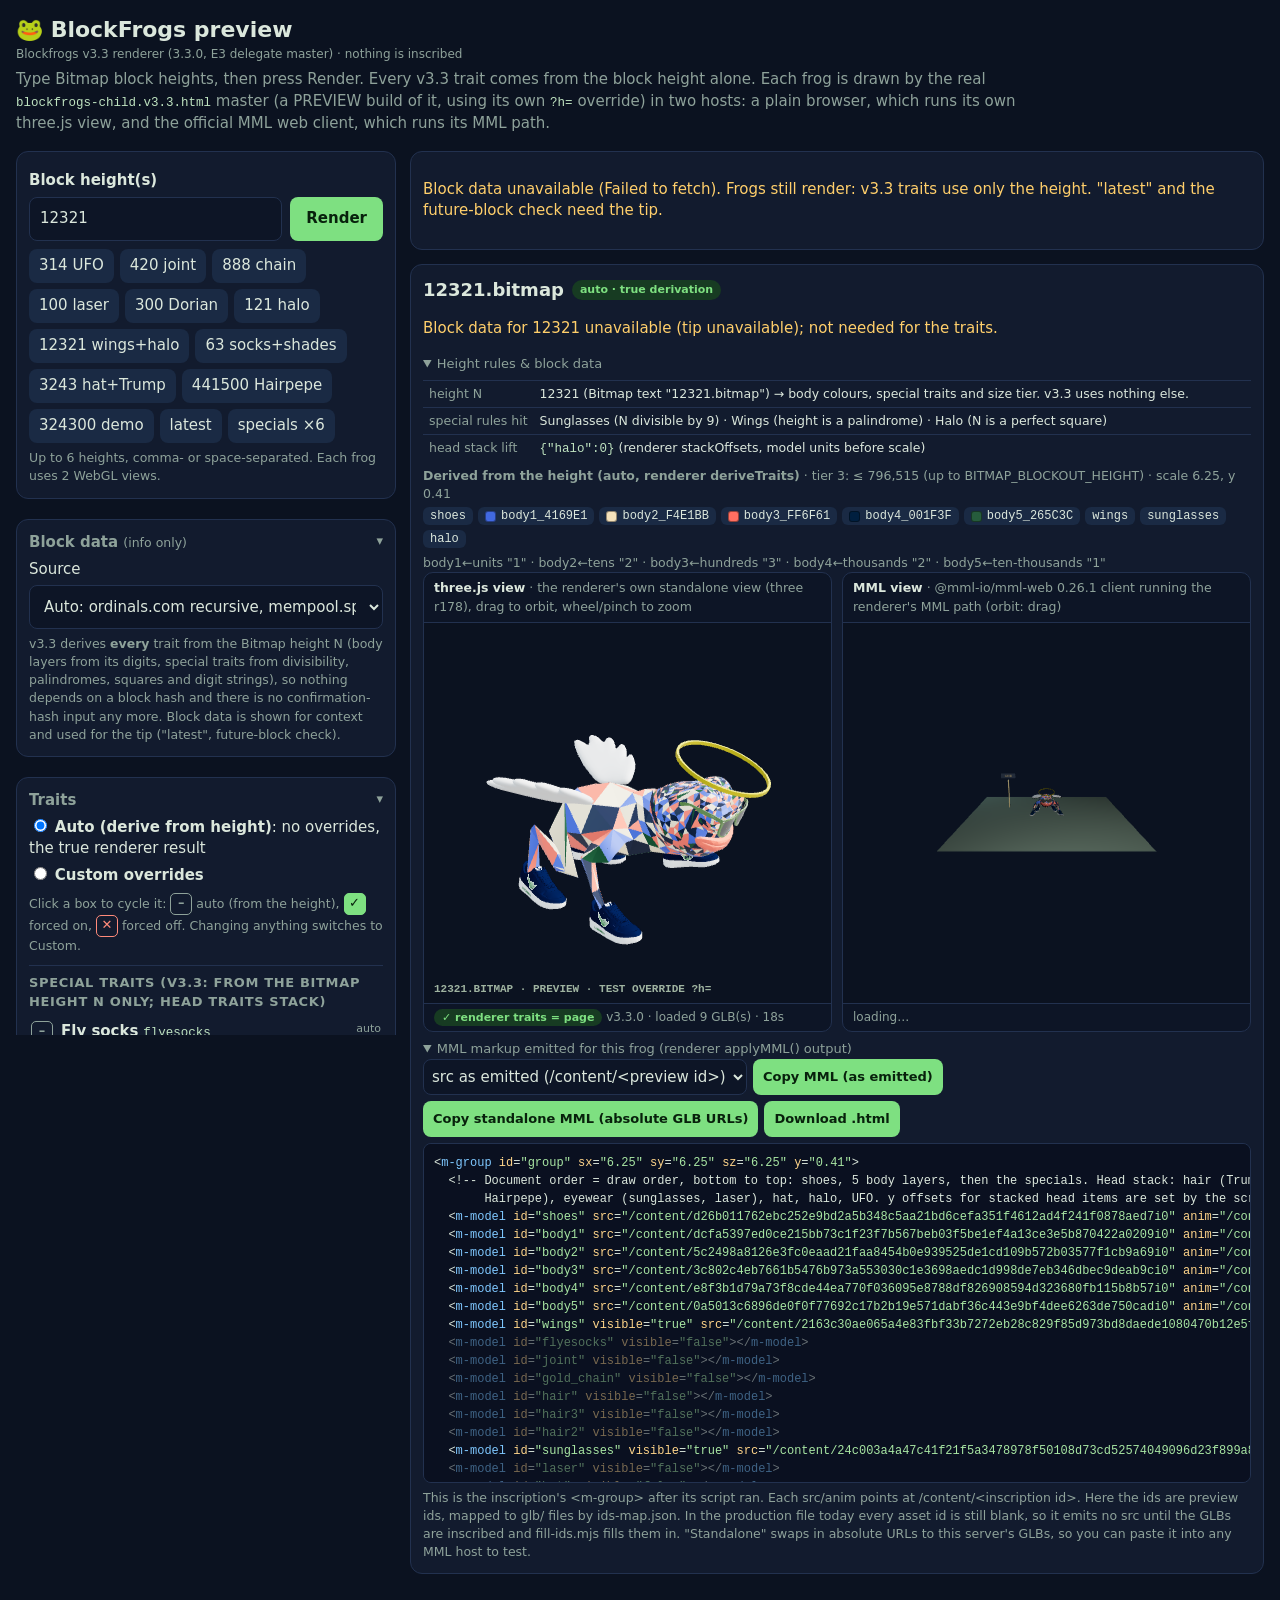
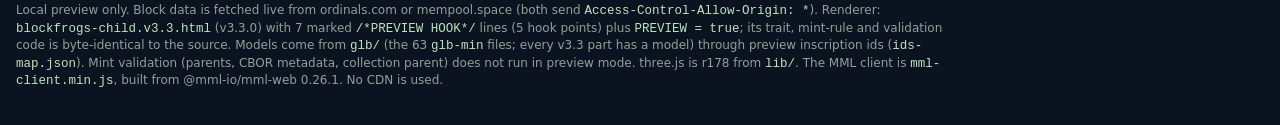
==== blockfrogs-preview-e88b3a6b/index.html @ 5f8c6a8a "Add Blockfrogs v3.3 render preview" ====
<!doctype html>
<html lang="en">
<head>
<meta charset="utf-8">
<meta name="viewport" content="width=device-width, initial-scale=1, viewport-fit=cover">
<title>BlockFrogs preview · v3.3 renderer</title>
<link rel="icon" href="data:,">
<link rel="stylesheet" href="preview.css">
</head>
<body>
<header>
  <h1>🐸 BlockFrogs preview <small>Blockfrogs v3.3 renderer (3.3.0, E3 delegate master) · nothing is inscribed</small></h1>
  <p class="lede">Type Bitmap block heights, then press Render. Every v3.3 trait comes from the block height alone. Each frog is drawn by the real <code>blockfrogs-child.v3.3.html</code> master (a PREVIEW build of it, using its own <code>?h=</code> override) in two hosts: a plain browser, which runs its own three.js view, and the official MML web client, which runs its MML path.</p>
</header>
<main>
<form id="ctl" autocomplete="off">
  <section class="box">
    <label for="heights" class="big">Block height(s)</label>
    <div class="row">
      <input id="heights" name="heights" inputmode="numeric" placeholder="e.g. 314, 12321, 840000" value="12321">
      <button id="go" type="submit">Render</button>
    </div>
    <div class="chips" id="examples">
      <button type="button" data-h="314">314 UFO</button><button type="button" data-h="420">420 joint</button>
      <button type="button" data-h="888">888 chain</button><button type="button" data-h="100">100 laser</button>
      <button type="button" data-h="300">300 Dorian</button><button type="button" data-h="121">121 halo</button>
      <button type="button" data-h="12321">12321 wings+halo</button><button type="button" data-h="63">63 socks+shades</button>
      <button type="button" data-h="3243">3243 hat+Trump</button><button type="button" data-h="441500">441500 Hairpepe</button>
      <button type="button" data-h="324300">324300 demo</button><button type="button" data-h="tip">latest</button>
      <button type="button" data-h="314,420,888,100,300,121">specials ×6</button>
    </div>
    <p class="hint">Up to 6 heights, comma- or space-separated. Each frog uses 2 WebGL views.</p>
  </section>

  <details class="box sec" open>
    <summary><h2>Block data <small>(info only)</small></h2></summary>
    <label>Source
      <select id="source"><option value="auto">Auto: ordinals.com recursive, mempool.space fallback</option>
        <option value="ord">ordinals.com only (/r/blockheight, /r/blockinfo)</option><option value="mempool">mempool.space only (/api/block-height, /api/block)</option></select>
    </label>
    <p class="hint">v3.3 derives <b>every</b> trait from the Bitmap height N (body layers from its digits, special traits from divisibility, palindromes, squares and digit strings), so nothing depends on a block hash and there is no confirmation-hash input any more. Block data is shown for context and used for the tip ("latest", future-block check).</p>
  </details>

  <details class="box sec" open>
    <summary><h2>Traits</h2></summary>
    <div class="mode">
      <label><input type="radio" name="mode" value="auto" checked> <b>Auto (derive from height)</b>: no overrides, the true renderer result</label>
      <label><input type="radio" name="mode" value="custom"> <b>Custom overrides</b></label>
    </div>
    <p class="hint">Click a box to cycle it: <span class="tri auto">–</span> auto (from the height), <span class="tri on">✓</span> forced on, <span class="tri off">✕</span> forced off. Changing anything switches to Custom.</p>
    <div id="traitgroups"></div>
    <button type="button" id="resetov" class="ghost">Reset all overrides to auto</button>
  </details>

  <details class="box sec" open>
    <summary><h2>Viewer options <small>(not traits)</small></h2></summary>
    <label class="opt"><input type="checkbox" id="anim" checked> Play GLB animations (three.js mixers / MML <code>anim</code>)</label>
    <label class="opt"><input type="checkbox" id="spin" checked> Auto-rotate camera</label>
    <label class="opt"><input type="checkbox" id="host" checked> MML host world: 3 <code>m-light</code>s, a ground <code>m-plane</code> and a 1.8 m reference pole. The bare MML client has no lights, so without these the frog is unlit.</label>
  </details>
</form>

<div id="out"></div>
<a id="totop" href="#ctl">↑ Edit heights / traits</a>
</main>
<footer>
  <p>Local preview only. Block data is fetched live from ordinals.com or mempool.space (both send <code>Access-Control-Allow-Origin: *</code>). Renderer: <code>blockfrogs-child.v3.3.html</code> (v3.3.0) with 7 marked <code>/*PREVIEW HOOK*/</code> lines (5 hook points) plus <code>PREVIEW = true</code>; its trait, mint-rule and validation code is byte-identical to the source. Models come from <code>glb/</code> (the 63 <code>glb-min</code> files; every v3.3 part has a model) through preview inscription ids (<code>ids-map.json</code>). Mint validation (parents, CBOR metadata, collection parent) does not run in preview mode. three.js is r178 from <code>lib/</code>. The MML client is <code>mml-client.min.js</code>, built from @mml-io/mml-web 0.26.1. No CDN is used.</p>
</footer>
<script src="overrides.js"></script>
<script src="app.js"></script>
</body>
</html>
---- blockfrogs-preview-e88b3a6b/preview.css ----
:root{--bg:#0b1220;--panel:#121b2e;--line:#22314f;--fg:#dbe7dc;--mut:#8ea29a;--acc:#7ee081;--warn:#ffcf6b;--err:#ff8a7a;--on:#7ee081;--off:#ff8a7a}
*{box-sizing:border-box}html,body{margin:0;background:var(--bg);color:var(--fg);font:15px/1.45 system-ui,-apple-system,Segoe UI,Roboto,sans-serif}
header{padding:14px 16px 4px}h1{margin:0;font-size:22px}h1 small{font-size:12px;color:var(--mut);font-weight:500;display:block}
.lede{color:var(--mut);margin:6px 0 0;max-width:70em}code{font:12.5px ui-monospace,Menlo,Consolas,monospace;color:#bfe3c0}
main{display:grid;grid-template-columns:minmax(300px,380px) 1fr;gap:14px;padding:12px 16px;align-items:start}
@media (max-width:900px){main{grid-template-columns:1fr;padding:10px}}
form{display:flex;flex-direction:column;gap:12px;position:sticky;top:8px;max-height:calc(100vh - 16px);overflow:auto}
@media (max-width:900px){form{position:static;max-height:none;overflow:visible}}
.box{background:var(--panel);border:1px solid var(--line);border-radius:12px;padding:12px}
.box h2{margin:0 0 8px;font-size:15px}.box h2 small{color:var(--mut);font-weight:400}
.big{font-weight:700;display:block;margin-bottom:6px}
.row{display:flex;gap:8px}input,select,button{font:inherit;color:inherit}
input[type=text],input:not([type]),input[inputmode],select{width:100%;background:#0d1526;border:1px solid var(--line);border-radius:8px;padding:10px;min-height:44px}
label{display:block;margin:6px 0}label select{margin-top:4px}
.sub{margin-top:6px}
button{background:var(--acc);color:#08210c;border:0;border-radius:8px;padding:10px 16px;font-weight:700;min-height:44px;cursor:pointer}
button.ghost{background:transparent;color:var(--fg);border:1px solid var(--line);font-weight:500;margin-top:8px}
.chips{display:flex;flex-wrap:wrap;gap:6px;margin-top:8px}.chips button{background:#1a2a44;color:var(--fg);font-weight:500;padding:6px 10px;min-height:34px}
.hint{color:var(--mut);font-size:12.5px;margin:6px 0 0}
.mode label{margin:4px 0}
.tg{border-top:1px solid var(--line);margin-top:10px;padding-top:8px}.tg h3{font-size:13px;margin:0 0 4px;color:var(--mut);text-transform:uppercase;letter-spacing:.05em}
.tri{display:inline-flex;align-items:center;justify-content:center;width:22px;height:22px;border-radius:5px;border:1.5px solid var(--mut);font-weight:800;font-size:13px;flex:none}
.tri.on{background:var(--on);border-color:var(--on);color:#08210c}.tri.off{border-color:var(--off);color:var(--off)}.tri.auto{color:var(--mut)}
.trait{display:flex;gap:8px;align-items:flex-start;padding:5px 2px;cursor:pointer;user-select:none;border-radius:6px}.trait:hover{background:#17233b}
.trait .t{flex:1}.trait .t b{font-weight:600}.trait .t small{display:block;color:var(--mut);font-size:12px}
.trait .st{font-size:11px;color:var(--mut);min-width:44px;text-align:right}
.colrow{display:grid;grid-template-columns:62px 1fr;gap:6px;align-items:center;margin:4px 0}.colrow select{min-height:38px;padding:6px}
.opt{display:flex;gap:8px;align-items:flex-start}.opt input{margin-top:3px;width:18px;height:18px;flex:none}
#out{display:flex;flex-direction:column;gap:14px;min-width:0}
.card{background:var(--panel);border:1px solid var(--line);border-radius:12px;padding:12px;min-width:0}
.card h2{margin:0 0 6px;font-size:18px;display:flex;flex-wrap:wrap;gap:8px;align-items:center}
.badge{font-size:11px;font-weight:700;padding:2px 8px;border-radius:99px;background:#1a2a44;color:var(--mut)}.badge.ok{background:#173b22;color:var(--acc)}.badge.warn{background:#3b3217;color:var(--warn)}.badge.err{background:#3b1c17;color:var(--err)}
.err{color:var(--err)}.warn{color:var(--warn)}
.cols{display:grid;grid-template-columns:1fr 1fr;gap:10px}@media (max-width:1100px){.cols{grid-template-columns:1fr}}
.view{background:#0d1526;border:1px solid var(--line);border-radius:10px;overflow:hidden;min-width:0}
.view .vh{padding:6px 10px;font-size:12.5px;color:var(--mut);border-bottom:1px solid var(--line)}.view .vh b{color:var(--fg)}
.view iframe{display:block;width:100%;height:380px;border:0;background:#0b1220}@media (max-width:600px){.view iframe{height:330px}}
.view .vs{padding:5px 10px;font-size:12px;color:var(--mut);border-top:1px solid var(--line);min-height:28px}
table.kv{border-collapse:collapse;width:100%;font-size:12.5px;margin:6px 0}table.kv td{border-top:1px solid var(--line);padding:4px 6px;vertical-align:top;word-break:break-all}table.kv td:first-child{color:var(--mut);white-space:nowrap;word-break:normal;width:1%}
.tlist{display:flex;flex-wrap:wrap;gap:5px;margin:4px 0}.tchip{font:12px ui-monospace,Menlo,monospace;padding:2px 7px;border-radius:6px;background:#1a2a44;display:inline-flex;gap:5px;align-items:center}
.tchip i{display:inline-block;width:11px;height:11px;border-radius:3px;border:1px solid #0006}.tchip.add{background:#173b22;color:var(--acc)}.tchip.del{background:#3b1c17;color:var(--err);text-decoration:line-through}.tchip.chg{background:#3b3217;color:var(--warn)}
details{margin-top:8px}summary{cursor:pointer;color:var(--mut);font-size:13px}
pre.mml{background:#0a1020;border:1px solid var(--line);border-radius:8px;padding:10px;font:12px/1.5 ui-monospace,Menlo,Consolas,monospace;overflow:auto;max-height:340px;margin:6px 0;white-space:pre}
pre.mml .tg2{color:#7fc8ff}pre.mml .at{color:#ffd58a}pre.mml .av{color:#a8e6a3}pre.mml .hid{opacity:.45}
.btns{display:flex;flex-wrap:wrap;gap:6px}.btns button{padding:6px 10px;min-height:36px;font-size:13px}
footer{color:var(--mut);font-size:12px;padding:4px 16px 24px;max-width:80em}
details.sec>summary{list-style:none;cursor:pointer}details.sec>summary::-webkit-details-marker{display:none}
details.sec>summary h2{display:inline}details.sec>summary::after{content:'▾';float:right;color:var(--mut)}details.sec:not([open])>summary::after{content:'▸'}
details.sec:not([open])>summary h2{margin:0}
#totop{display:none}
@media (max-width:900px){#totop{display:block;position:fixed;right:12px;bottom:12px;background:var(--acc);color:#08210c;font-weight:700;text-decoration:none;padding:10px 14px;border-radius:99px;box-shadow:0 4px 16px #0008;z-index:5}}
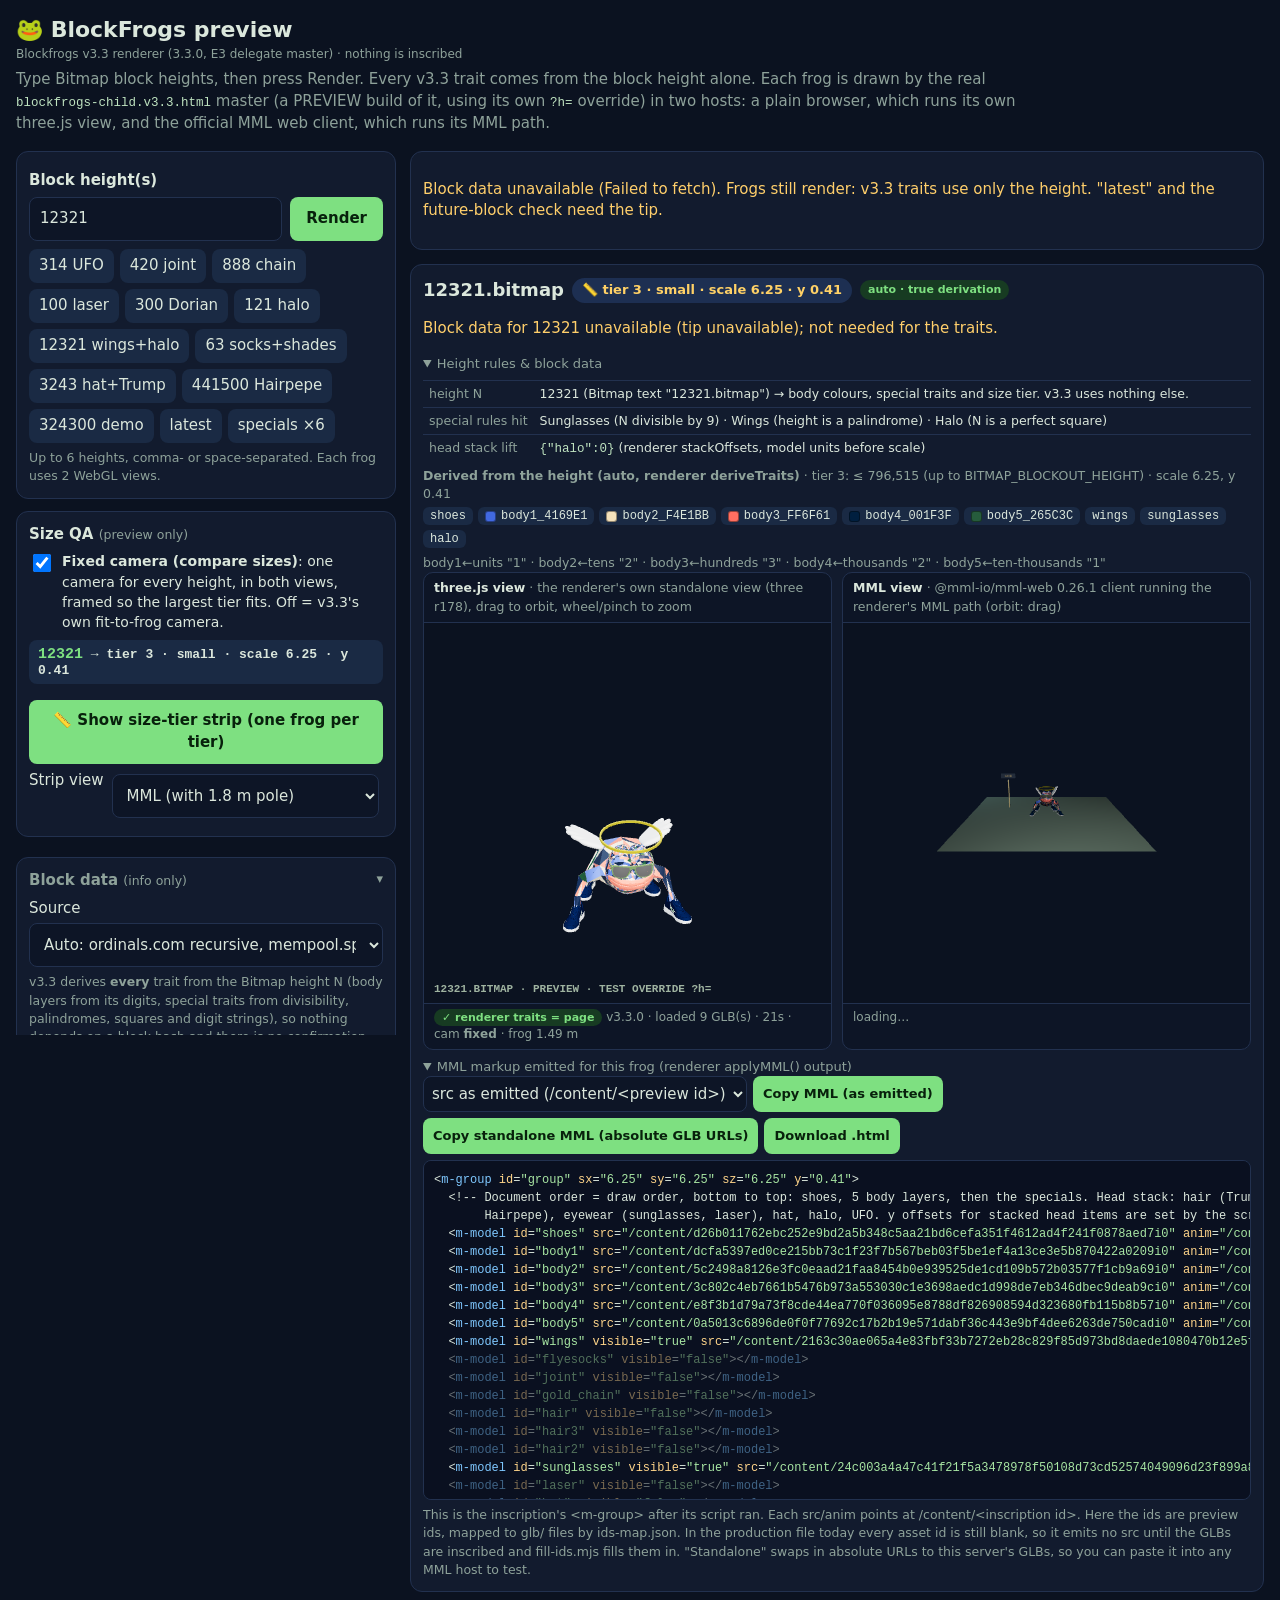
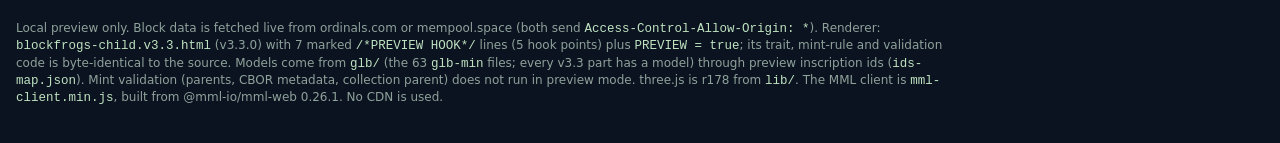
==== commit 83f2a38c: "Blockfrogs v3.3 preview: size QA (fixed camera, size-tier strip)" ====
--- a/blockfrogs-preview-e88b3a6b/index.html
+++ b/blockfrogs-preview-e88b3a6b/index.html
@@ -30,6 +30,14 @@
       <button type="button" data-h="314,420,888,100,300,121">specials ×6</button>
     </div>
     <p class="hint">Up to 6 heights, comma- or space-separated. Each frog uses 2 WebGL views.</p>
+  </section>
+
+  <section class="box sizeqa" id="sizeqa">
+    <h2>Size QA <small>(preview only)</small></h2>
+    <label class="opt big2"><input type="checkbox" id="fixedcam" checked> <span><b>Fixed camera (compare sizes)</b>: one camera for every height, in both views, framed so the largest tier fits. Off = v3.3's own fit-to-frog camera.</span></label>
+    <div id="cursize" class="cursize"><span class="hint">Render a height to see its size tier.</span></div>
+    <button type="button" id="strip" class="wide">📏 Show size-tier strip (one frog per tier)</button>
+    <label class="opt">Strip view <select id="stripview" style="width:auto"><option value="mml">MML (with 1.8 m pole)</option><option value="three">three.js (renderer's own view)</option></select></label>
   </section>
 
   <details class="box sec" open>
--- a/blockfrogs-preview-e88b3a6b/preview.css
+++ b/blockfrogs-preview-e88b3a6b/preview.css
@@ -49,3 +49,13 @@
 details.sec:not([open])>summary h2{margin:0}
 #totop{display:none}
 @media (max-width:900px){#totop{display:block;position:fixed;right:12px;bottom:12px;background:var(--acc);color:#08210c;font-weight:700;text-decoration:none;padding:10px 14px;border-radius:99px;box-shadow:0 4px 16px #0008;z-index:5}}
+
+.sizeqa h2{margin:0 0 6px;font-size:15px}.sizeqa .big2{font-size:14px}.sizeqa .wide{width:100%;margin-top:8px}
+.cursize{margin:8px 0;display:flex;flex-direction:column;gap:4px}.cursize .sz{font:600 13px ui-monospace,Menlo,monospace;background:#1a2a44;border-radius:8px;padding:6px 9px}
+.cursize .sz b{color:var(--acc);font-size:15px}
+.badge.tier{font-size:13px;background:#1d2f52;color:#ffd166;padding:3px 10px}
+.strip{display:grid;grid-template-columns:repeat(5,1fr);gap:8px}@media (max-width:1100px){.strip{grid-template-columns:repeat(2,1fr)}}@media (max-width:600px){.strip{grid-template-columns:1fr}}
+.strip .cell{background:#0a1020;border:1px solid var(--line);border-radius:10px;overflow:hidden}
+.strip .cell .lab{padding:6px 8px;font:12px/1.35 ui-monospace,Menlo,monospace}.strip .cell .lab b{color:#ffd166;font-size:13px}
+.strip .cell iframe{display:block;width:100%;height:420px;border:0;background:#0b1220}
+.strip .cell .vs{padding:5px 8px;font-size:12px;color:var(--mut);border-top:1px solid var(--line);min-height:40px}
